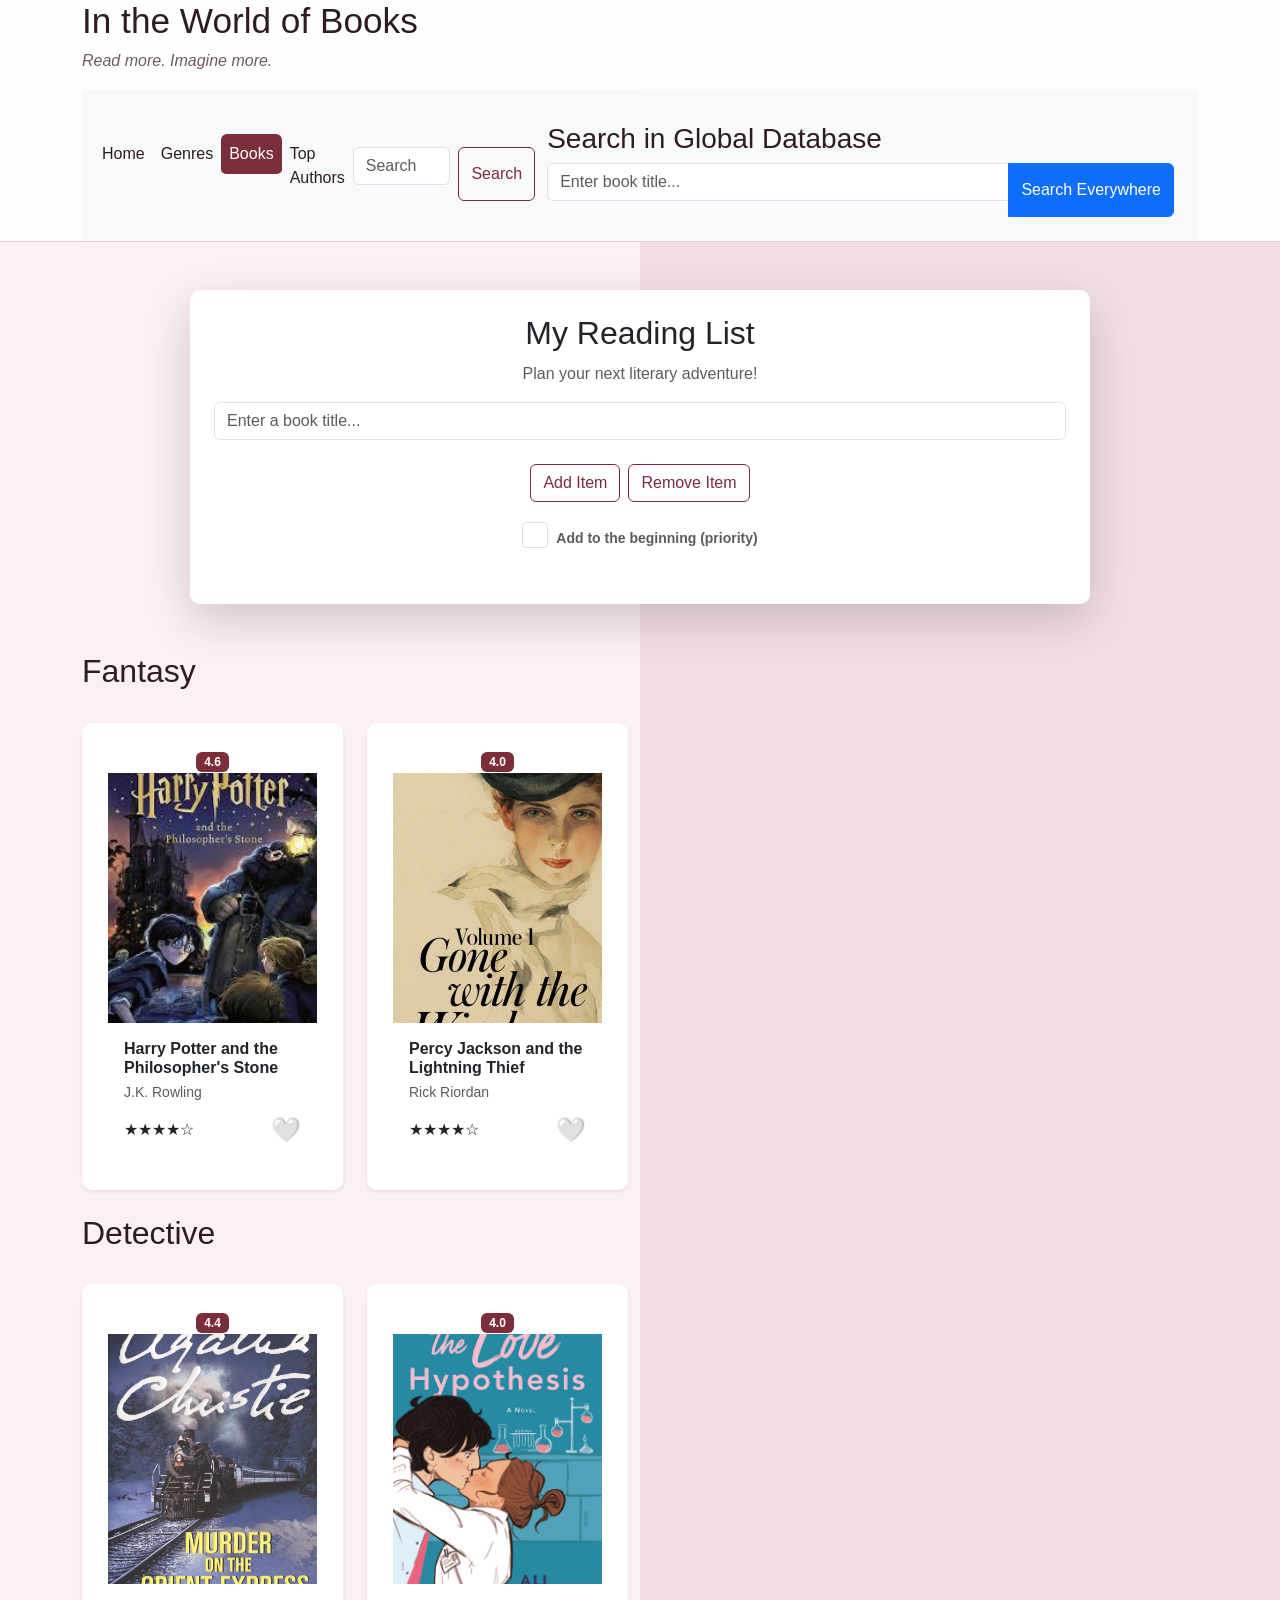
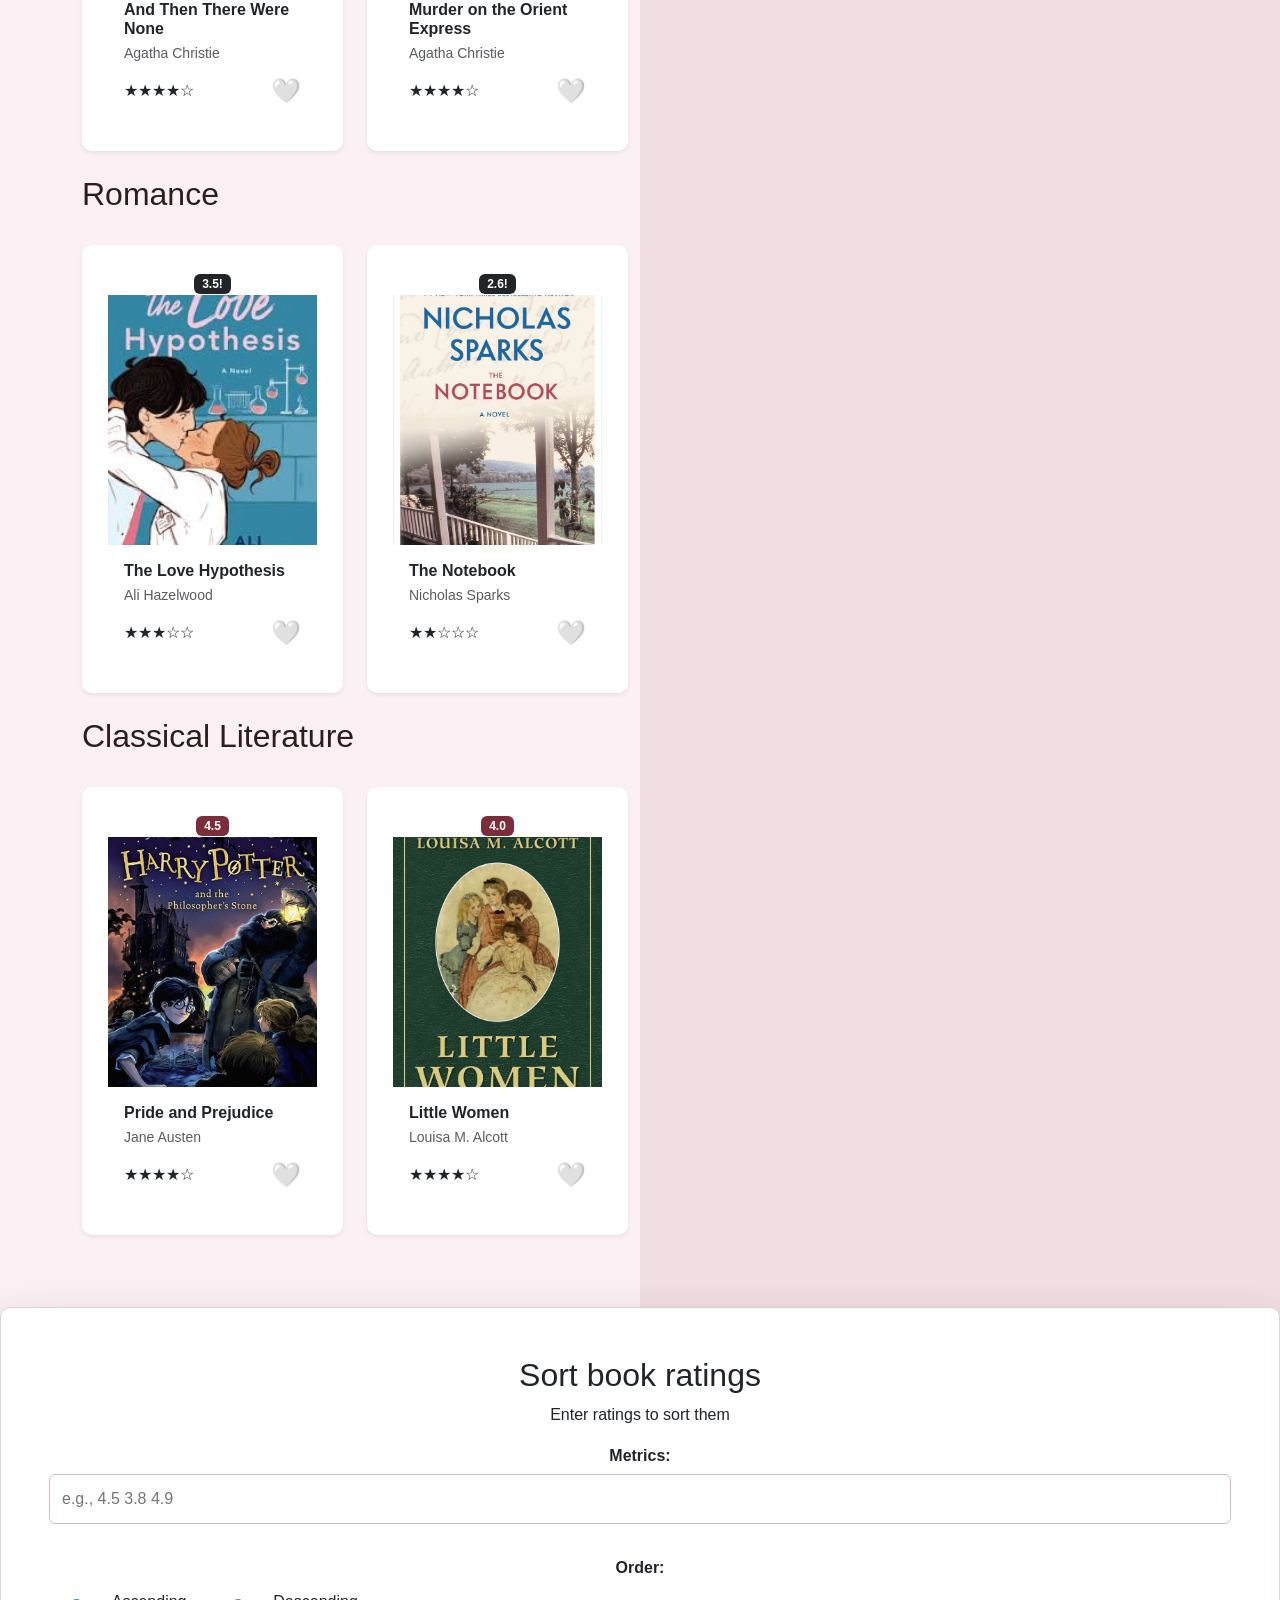
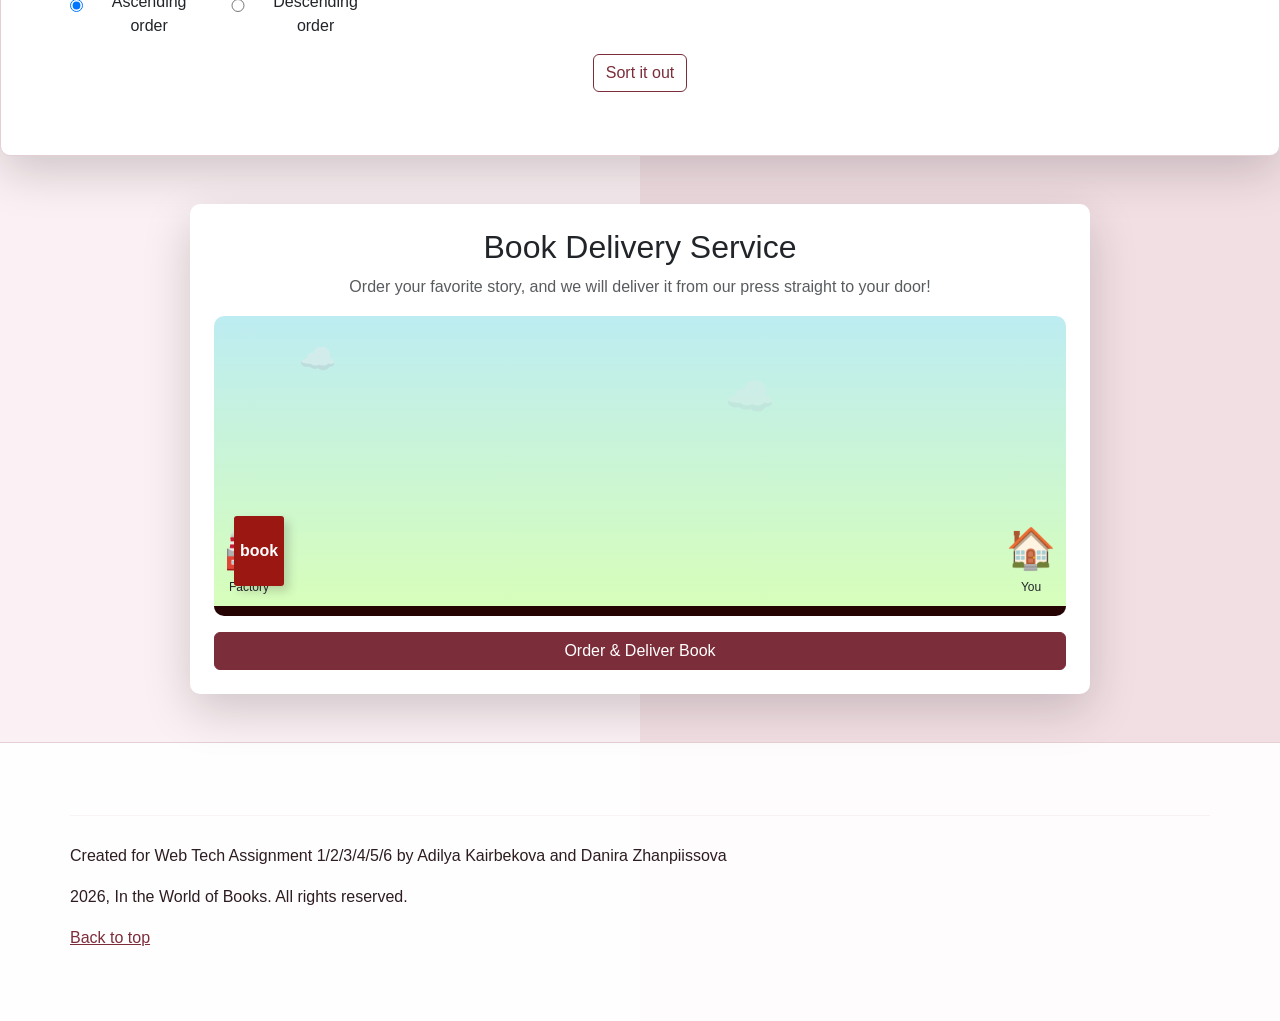
==== books.html @ d9f0a6be "Add files via upload" ====
<!DOCTYPE html>
<html lang="en">
<head>
  <meta charset="utf-8">
  <meta name="viewport" content="width=device-width, initial-scale=1.0">
  <title>Books - In the World of Books</title>
  <link href="https://cdn.jsdelivr.net/npm/bootstrap@5.3.2/dist/css/bootstrap.min.css" rel="stylesheet">
  <link rel="stylesheet" href="style.css">
  <script src="https://code.jquery.com/jquery-3.7.1.min.js"></script>
  <script src="https://ajax.googleapis.com/ajax/libs/jquery/3.7.1/jquery.min.js"></script>
</head>
<body id="top">

  <header class="site-header">
    <div class="container">
      <h1 class="site-title">In the World of Books</h1>
      <p class="site-subtitle"><em>Read more. Imagine more.</em></p>
      <nav class="navbar navbar-expand-sm bg-light navbar-light">
        <div class="container-fluid">
          <ul class="navbar-nav">
            <li class="nav-item"><a class="nav-link" href="index.html">Home</a></li>
            <li class="nav-item"><a class="nav-link" href="genres.html">Genres</a></li>
            <li class="nav-item"><a class="nav-link active" href="books.html">Books</a></li>
            <li class="nav-item"><a class="nav-link" href="authors.html">Top Authors</a></li>
          </ul>
          <form class="d-flex" role="search">
            <input id="api-search-input" class="form-control me-2" type="search" placeholder="Search" aria-label="Search"/>
            <button class="btn btn-outline-danger" type="submit">Search</button>
          </form>
          <div class="search-section container my-4">
    <h3>Search in Global Database</h3>
    <div class="input-group mb-3">
        <input type="text" id="global-search-input" class="form-control" placeholder="Enter book title...">
<button class="btn btn-primary" id="api-search-btn">Search Everywhere</button>
    </div>

    <div id="api-results" class="row row-cols-1 row-cols-md-3 g-4"></div>
</div>
        </div>
      </nav>
    </div>
  </header>
<section class="container card my-5 text-center p-4 border-0 shadow-lg mx-auto" style="max-width: 900px;">
    <h2>My Reading List</h2>
    <p class="text-muted">Plan your next literary adventure!</p>

    <div class="input-group mb-2">
        <input type="text" id="book-input" class="form-control" placeholder="Enter a book title...">
    </div>

    <div class="d-flex gap-2 mb-3 align-items-center justify-content-center">
        <button id="add-btn" class="btn btn-outline-danger">Add Item</button>
        <button id="remove-btn" class="btn btn-outline-danger">Remove Item</button>
    </div>

    <div class="d-flex align-items-center justify-content-center gap-2 mb-3">
        <input class="form-check-input" type="checkbox" id="use-prepend">
        <label class="form-check-label small text-muted" for="use-prepend">
            Add to the beginning (priority)
        </label>
    </div>

    <ul id="reading-list" class="list-group">
        </ul>
</section>

    <main class="container mb-5">

    <h2 class="genre-divider" id="fantasy">Fantasy</h2>
    <div class="row row-cols-1 row-cols-md-2 row-cols-lg-4 g-4">
      <div class="col">
        <div class="card h-100 border-0 shadow-sm">
          <div class="book-cover-wrapper rounded-top text-center">
            <span class="badge bg-danger rating-badge">4.6</span>
            <img src="images/Harry Potter and the Philosopher's Stone.jfif" alt="Harry Potter">
          </div>
          <div class="card-body">
            <h6 class="fw-bold mb-1">Harry Potter and the Philosopher's Stone</h6>
            <p class="small text-muted mb-0">J.K. Rowling</p>
            <div class="d-flex justify-content-between align-items-center mt-2">
                <div class="star-rating">★★★★☆</div>
                <span class="heart-btn" data-id="fantasy-hp1">🤍</span>
            </div>
          </div>
        </div>
      </div>
      <div class="col">
        <div class="card h-100 border-0 shadow-sm">
          <div class="book-cover-wrapper rounded-top text-center">
            <span class="badge bg-danger rating-badge">4.0</span>
            <img src="images/70978477.jpg" alt="Percy Jackson">
          </div>
          <div class="card-body">
            <h6 class="fw-bold mb-1">Percy Jackson and the Lightning Thief</h6>
            <p class="small text-muted mb-0">Rick Riordan</p>
            <div class="d-flex justify-content-between align-items-center mt-2">
                <div class="star-rating">★★★★☆</div>
                <span class="heart-btn" data-id="fantasy-percy1">🤍</span>
            </div>
          </div>
        </div>
      </div>
    </div>

    <h2 class="genre-divider" id="detective">Detective</h2>
    <div class="row row-cols-1 row-cols-md-2 row-cols-lg-4 g-4">
      <div class="col">
        <div class="card h-100 border-0 shadow-sm">
          <div class="book-cover-wrapper rounded-top text-center">
            <span class="badge bg-danger rating-badge">4.4</span>
            <img src="images/018eda52-fa37-7086-a4c0-0325d1d99090.jpg" alt="Agatha Christie">
          </div>
          <div class="card-body">
            <h6 class="fw-bold mb-1">And Then There Were None</h6>
            <p class="small text-muted mb-0">Agatha Christie</p>
            <div class="d-flex justify-content-between align-items-center mt-2">
                <div class="star-rating">★★★★☆</div>
                <span class="heart-btn" data-id="detective-agatha1">🤍</span>
            </div>
          </div>
        </div>
      </div>
      <div class="col">
        <div class="card h-100 border-0 shadow-sm">
          <div class="book-cover-wrapper rounded-top text-center">
            <span class="badge bg-danger rating-badge">4.0</span>
            <img src="images/48188e5f4d6969175cce1b35d485c083.jpg" alt="Agatha Christie">
          </div>
          <div class="card-body">
            <h6 class="fw-bold mb-1">Murder on the Orient Express</h6>
            <p class="small text-muted mb-0">Agatha Christie</p>
            <div class="d-flex justify-content-between align-items-center mt-2">
                <div class="star-rating">★★★★☆</div>
                <span class="heart-btn" data-id="detective-agatha2">🤍</span>
            </div>
          </div>
        </div>
      </div>
    </div>

    <h2 class="genre-divider" id="romance">Romance</h2>
    <div class="row row-cols-1 row-cols-md-2 row-cols-lg-4 g-4">
      <div class="col">
        <div class="card h-100 border-0 shadow-sm">
          <div class="book-cover-wrapper rounded-top text-center">
            <span class="badge bg-dark rating-badge">3.5!</span>
            <img src="images/The Love Hypothesis.jfif" alt="The Love Hypothesis">
          </div>
          <div class="card-body">
            <h6 class="fw-bold mb-1">The Love Hypothesis</h6>
            <p class="small text-muted mb-0">Ali Hazelwood</p>
            <div class="d-flex justify-content-between align-items-center mt-2">
                <div class="star-rating">★★★☆☆</div>
                <span class="heart-btn" data-id="romance-love1">🤍</span>
            </div>
          </div>
        </div>
      </div>
      <div class="col">
        <div class="card h-100 border-0 shadow-sm">
          <div class="book-cover-wrapper rounded-top text-center">
            <span class="badge bg-dark rating-badge">2.6!</span>
            <img src="images/the-notebook.jpg" alt="The Notebook">
          </div>
          <div class="card-body">
            <h6 class="fw-bold mb-1">The Notebook</h6>
            <p class="small text-muted mb-0">Nicholas Sparks</p>
            <div class="d-flex justify-content-between align-items-center mt-2">
                <div class="star-rating">★★☆☆☆</div>
                <span class="heart-btn" data-id="romance-notebook1">🤍</span>
            </div>
          </div>
        </div>
      </div>
    </div>

    <h2 class="genre-divider" id="classic">Classical Literature</h2>
    <div class="row row-cols-1 row-cols-md-2 row-cols-lg-4 g-4">
      <div class="col">
        <div class="card h-100 border-0 shadow-sm">
          <div class="book-cover-wrapper rounded-top text-center">
            <span class="badge bg-danger rating-badge">4.5</span>
            <img src="images/6945733700.jpg" alt="Pride and Prejudice">
          </div>
          <div class="card-body">
            <h6 class="fw-bold mb-1">Pride and Prejudice</h6>
            <p class="small text-muted mb-0">Jane Austen</p>
            <div class="d-flex justify-content-between align-items-center mt-2">
                <div class="star-rating">★★★★☆</div>
                <span class="heart-btn" data-id="classic-pride1">🤍</span>
            </div>
          </div>
        </div>
      </div>
      <div class="col">
        <div class="card h-100 border-0 shadow-sm">
          <div class="book-cover-wrapper rounded-top text-center">
            <span class="badge bg-danger rating-badge">4.0</span>
            <img src="images/little-women-159.jpg" alt="Little Women">
          </div>
          <div class="card-body">
            <h6 class="fw-bold mb-1">Little Women</h6>
            <p class="small text-muted mb-0">Louisa M. Alcott</p>
            <div class="d-flex justify-content-between align-items-center mt-2">
                <div class="star-rating">★★★★☆</div>
                <span class="heart-btn" data-id="classic-women1">🤍</span>
            </div>
          </div>
        </div>
      </div>
    </div>
  </main>


<section class="card my-7 text-center p-5 border-1 shadow-lg mx-auto" style="max-width: 1500px;"> <id="sorting-tool-section" >
    <h2>Sort book ratings</h2>
    <p>Enter ratings to sort them</p>
    <form id="sort-form">
        <label for="number-input">Metrics:</label>
        <input type="text" id="number-input" placeholder="e.g., 4.5 3.8 4.9">
    <div style="margin: 16px 0;">
            <label style="display: block; margin-bottom: 10px;">Order:</label>
            <div style="display: flex; gap: 24px; align-items: center;">
                <label style="display: flex; align-items: center; gap: 8px; font-weight: normal; margin: 0; cursor: pointer;">
                    <input type="radio" name="order" value="asc" checked>
                    <span>Ascending order</span>
                </label>
                <label style="display: flex; align-items: center; gap: 8px; font-weight: normal; margin: 0; cursor: pointer;">
                    <input type="radio" name="order" value="desc">
                    <span>Descending order</span>
                </label>
            </div>
        </div>
        <button type="submit" class="btn btn-outline-danger">Sort it out</button>
    </form>
    
    <div id="sort-result" style="margin-top: 15px; font-weight: bold; color: var(--main);"></div>
    <div id="sort-error" style="margin-top: 8px; color: #9a1712; font-size: 0.95rem;"></div>
</section>



<section class="container card my-5 text-center p-4 border-0 shadow-lg mx-auto" style="max-width: 900px;">
    <h2>Book Delivery Service</h2>
    <p class="text-muted">Order your favorite story, and we will deliver it from our press straight to your door!</p>
    
    <div id="delivery-scene" style="height: 300px; position: relative; background: linear-gradient(to bottom, #bdecf2, #d7feba); border-bottom: 10px solid #260303; overflow: hidden; border-radius: 10px;">
        <div style="position: absolute; top: 20px; left: 10%; font-size: 30px; opacity: 0.5;">☁️</div>
        <div style="position: absolute; top: 50px; left: 60%; font-size: 40px; opacity: 0.3;">☁️</div>
        
        <div style="position: absolute; left: 10px; bottom: 10px; font-size: 40px;">🏭<br><small style="font-size: 12px; display:block;">Factory</small></div>
        
        <div style="position: absolute; right: 10px; bottom: 10px; font-size: 40px;">🏠<br><small style="font-size: 12px; display:block;">You</small></div>

        <div id="flying-book" style="width: 50px; height: 70px; background: #9a1712; color: white; position: absolute; bottom: 20px; left: 20px; border-radius: 3px; display: flex; align-items: center; justify-content: center; font-weight: bold; box-shadow: 5px 5px 10px rgba(54, 46, 46, 0.2); cursor: pointer; z-index: 10;">
            book
        </div>
    </div>
    
    <button id="start-journey" class="btn btn-danger mt-3">Order & Deliver Book</button>
</section>


  <footer class="site-footer py-4 mt-5">
    <div class="container footer-box">
      <hr>
      <address>Created for Web Tech Assignment 1/2/3/4/5/6 by Adilya Kairbekova and Danira Zhanpiissova</address>
      <p>2026, In the World of Books. All rights reserved.</p>
      <p><a href="#top">Back to top</a></p>
    </div>
  </footer>
  <script src="books.js"></script>
</body>
</html>
---- style.css ----
:root {
  --bg-left: #fbf0f3;
  --bg-right: #f2dfe4;
  --white: #ffffff;
  --main: #7b2d3a;
  --main-dark: #5e1f29;
  --soft: #c98f9b;
  --text: #2d1d20;
  --muted: #6e5a5e;
  --line: #e4cfd5;
  --radius-sm: 6px;
  --radius-md: 10px;
  --radius-lg: 14px;
  --shadow-soft: 0 4px 12px rgba(45, 29, 32, 0.05);
}

* {
  box-sizing: border-box;
}

html {
  scroll-behavior: smooth;
}

body {
  margin: 0;
  font-family: Arial, Helvetica, sans-serif;
  color: var(--text);
  background: var(--bg-left); 
}

@media (min-width: 992px) {
  body {
    background: linear-gradient(to right, var(--bg-left) 50%, var(--bg-right) 50%);
  }
}

h1, h2, h3 {
  margin-top: 0;
}

p {
  font-size: 1rem;
  line-height: 1.6;
}
.text-left {text-align: left;}
.text-right {text-align: right;}
.text-center {text-align: center;}
.text-justify {
  text-align: justify;
  hyphens: auto;
}

img {
  max-width: 100%;
  display: block;
}

.spacing-example {
  margin: 30px 0;
  padding: 20px;
  border: 1px dashed var(--soft);
}

.site-header {
  background-color: rgba(255, 255, 255, 0.93);
  border-bottom: 1px solid var(--line);
  position: sticky;
  top: 0;
  z-index: 100;
}

.header-box {
  padding: 18px 0;
}

.site-title {
  margin-bottom: 6px;
  font-size: 2.2rem;
  position: static;
}

.site-subtitle {
  color: var(--muted);
  margin-bottom: 16px;
}

.hero-figure img {
  border-radius: var(--radius-md);
  border: 1px solid var(--line);
}

.hero-figure figcaption {
  color: var(--muted);
  margin-top: 10px;
}

.card {
  background-color: var(--white);
  border: 1px solid var(--line);
  border-radius: var(--radius-md);
  padding: 24px;
  margin: 24px 0;
  box-shadow: var(--shadow-soft);
}

.quote-box blockquote {
  margin: 0;
  font-size: 1.1rem;
  color: var(--main-dark);
}

.quote-box footer {
  margin-top: 12px;
  color: var(--muted);
}

.list-box ul, .list-box ol {
  padding-left: 22px;
}

.list-box li {
  margin-bottom: 10px;
  text-align: justify;
  line-height: 1.7;
}

.table-wrap {
  overflow-x: auto;
}

table {
  width: 100%;
  border-collapse: collapse;
}

th, td {
  border: 1px solid var(--line);
  padding: 14px;
  text-align: left;
}

th {
  background-color: #f7e7eb;
  text-align: center;
  font-family: 'Courier New', monospace;
  font-weight: bold;
}

table td {
  text-align: left;
}

form {
  margin-top: 16px;
}

label {
  display: block;
  margin-bottom: 6px;
  font-weight: bold;
}

input, select {
  width: 100%;
  padding: 12px;
  border: 1px solid #d5bcc3;
  border-radius: var(--radius-sm);
  margin-bottom: 16px;
  font-size: 1rem;
}

.genre-grid,
.book-grid {
  margin-top: 10px;
}

.genre-card,
.book-card {
  background-color: var(--white);
  border: 1px solid var(--line);
  border-radius: var(--radius-md);
  overflow: hidden;
  box-shadow: none;
  position: relative;
}

.genre-card img,
.book-card img {
  width: 100%;
  height: 280px;
  object-fit: cover;
  border-bottom: 1px solid var(--line);
}

.genre-info,
.book-info {
  padding: 16px;
  background-color: #fffdfd;
}

.label {
  position: absolute;
  top: 12px;
  right: 12px;
  background-color: rgba(123, 45, 58, 0.92);
  color: white;
  padding: 7px 11px;
  border-radius: var(--radius-sm);
  font-size: 13px;
}

#schedule {
  border-left: 6px solid var(--main);
}

.small-note {
  color: var(--muted);
  font-size: 0.95rem;
}

.footer-box {
  padding: 20px 0 30px;
}

.site-footer {
  background-color: rgba(255, 255, 255, 0.92);
  border-top: 1px solid var(--line);
  margin-top: 32px;
}

.site-footer a {
  color: var(--main);
}

hr {
  border: none;
  height: 1px;
  background-color: var(--line);
  margin: 28px 0;
}

.cover-note {
  font-size: 0.95em;
}

.big-text {
  font-size: 2rem;
}

.section-left {
  text-align: left;
  margin: 20px 0;
  padding: 15px;
}

.section-right {
  text-align: right;
  margin: 20px 0;
  padding: 15px;
}

.section-center {
  text-align: center;
  margin: 20px 0;
  padding: 15px;
}

.section-justify {
  text-align: justify;
  line-height: 1.8; 
  margin: 20px 0;
  padding: 15px;
}
 
.media-note {
  width: 80%;
}
.profile-card {
  background-color: var(--white);
  border: 1px solid var(--line);
  border-radius: var(--radius-md);
  padding: 24px;
  text-align: center;
  box-shadow: var(--shadow-soft);
  transition: transform 0.3s ease, box-shadow 0.3s ease, border-color 0.3s ease;
}


.profile-card .card-img {
  object-fit: cover;
  margin-bottom: 12px;
  border: 2px solid var(--line);
  transition: transform 0.2s ease, border-color 0.2s ease;
}

.profile-card .card-name {
  margin: 8px 0 6px;
  font-size: 1.15rem;
  color: var(--main);
}

.profile-card .card-desc {
  font-size: 0.92rem;
  color: var(--muted);
  line-height: 1.55;
  margin-bottom: 12px;
}

.best-book {
  display: inline-block;
  background: #f7e7eb;
  color: var(--main-dark);
  padding: 5px 12px;
  border-radius: 20px;
  font-size: 0.85rem;
  font-weight: bold;
  font-family: monospace; 
}


#creator-one {
  border-top: 3px solid var(--soft);
  padding-top: 28px; 
}

#creator-two {
  border-top: 3px solid var(--main);
  padding-top: 28px;
}

#author-rowling {
  border-left: 4px solid var(--main);
  background-color: #fff9fb;
}

#author-christie {
  border-left: 4px solid var(--main-dark);
  background-color: #fdf0f2;
}

#author-king {
  border-left: 4px solid var(--main-dark);
  background-color: #c98993;
}

.profile-card:hover {
  transform: translateY(-8px);
  box-shadow: 0 14px 28px rgba(123, 45, 58, 0.18);
  border-color: var(--main);
}

.profile-card:hover .card-img {
  transform: scale(1.08);
  border-color: var(--main);
}


.authors-grid, .creators-grid {
  margin-top: 16px;
}
  
  blockquote {
  font-family: Georgia, "Times New Roman", serif;
  font-style: italic;
  color: var(--main-dark);
  border-left: 3px solid var(--soft);
  padding-left: 15px;
  margin: 20px 0;
}

:root {
  --bs-danger: #7b2d3a;
  --bs-primary-rgb: 123, 45, 58;
  --bs-link-color: #7b2d3a;
  --bs-link-hover-color: #5e1f29;
}

.btn-outline-danger {
  color: var(--main) !important;
  border-color: var(--main) !important;
}

.btn-outline-danger:hover {
  background-color: var(--main) !important;
  border-color: var(--main) !important;
  color: white !important;
}

.btn-danger {
  background-color: var(--main) !important;
  border-color: var(--main) !important;
}

.navbar .nav-link {
  color: var(--text);
  border-radius: var(--radius-sm);
  transition: all 0.2s;
}
.navbar .nav-link:hover,
.navbar .nav-link.active {
  background-color: var(--main);
  color: white;
}

.card:hover {
  box-shadow: 0 8px 24px rgba(123, 45, 58, 0.15);
  transition: transform 0.2s ease;
}

.badge.bg-danger {
  background-color: var(--main) !important; 
}

.author-card img, 
.card img.img-fluid.rounded-start {
  width: 100% !important;
  height: 200px !important; 
  object-fit: cover !important;
  transition: transform 0.3s ease;
}

.author-card, 
.card.h-100 {
  overflow: hidden;
  height: auto !important;
}

.author-card:hover img, 
.card:hover img.img-fluid.rounded-start {
  transform: scale(1.05);
}

.author-card:hover, 
.card:hover {
  border-color: var(--main) !important;
}




.navbar-nav .nav-link:hover {
  transform: scale(1.1); 
  color: #fff !important;
  text-decoration: none;
}

.navbar-nav .nav-link.active {
  border-bottom: 2px solid white;
}

.card img {
    width: 100% !important;
    height: 250px !important; 
    object-fit: cover !important;
    transition: transform 0.3s ease !important;
    }

.card.h-100 {
    overflow: hidden; 
    height: auto !important;
    transition: border-color 0.3s ease, box-shadow 0.3s ease;
    border: 2px solid transparent !important; 
    
}

.card:hover img {
    transform: scale(1.1);
}

.card:hover {
    border-color: var(--main) !important; 
    box-shadow: 0 10px 20px rgba(0,0,0,0.1) !important;
}





.heart-btn {
    cursor: pointer;
    font-size: 1.5rem;
    transition: transform 0.2s ease, color 0.2s ease;
    user-select: none;
}

.heart-btn:hover {
    transform: scale(1.2);
}

.heart-btn.active {
    color: #e63946;
}


.col {
    transition: opacity 0.5s ease, transform 0.5s ease;
    opacity: 1;
}



.modal-overlay {
    position: fixed;
    top: 0; left: 0;
    width: 100%; height: 100%;
    background: rgba(0, 0, 0, 0.8);
    display: none; 
    align-items: center;
    justify-content: center;
    z-index: 2000;
    opacity: 0;
    transition: opacity 0.3s ease;
}


.modal-content {
    background: white;
    padding: 2rem;
    border-radius: 15px;
    max-width: 450px;
    transform: scale(0.8); 
    transition: transform 0.3s cubic-bezier(0.34, 1.56, 0.64, 1);
}


.modal-overlay.active {
    display: flex;
    opacity: 1;
}

.modal-overlay.active .modal-content {
    transform: scale(1); 
}

.close-modal {
    position: absolute;
    top: 10px; right: 20px;
    font-size: 2rem;
    cursor: pointer;
    color: #7b2d3a;
}

.heart-btn {
    cursor: pointer;
    font-size: 1.5rem;
    transition: transform 0.2s ease;
    user-select: none;
}

.heart-btn.active {
    color: red;
    transform: scale(1.2);
}








/* Контейнер для картинок из API */
.api-img-wrapper {
    height: 180px; /* Фиксированная высота для всех обложек */
    display: flex;
    align-items: center;
    justify-content: center;
    background: #f8f9fa;
    padding: 10px;
    overflow: hidden;
}

.api-img-wrapper img {
    max-height: 100%;
    width: auto;
    transition: transform 0.3s ease;
}

/* Сама карточка API */
.api-card {
    border: none !important;
    border-radius: 15px;
    overflow: hidden;
    transition: y 0.3s ease;
}

.api-card:hover {
    transform: translateY(-5px);
}

.api-card .card-title {
    font-size: 0.95rem;
    height: 2.4em; /* Ограничиваем высоту заголовка (2 строки) */
    overflow: hidden;
}

.api-card .card-text {
    font-size: 0.85rem;
    color: #666;
}
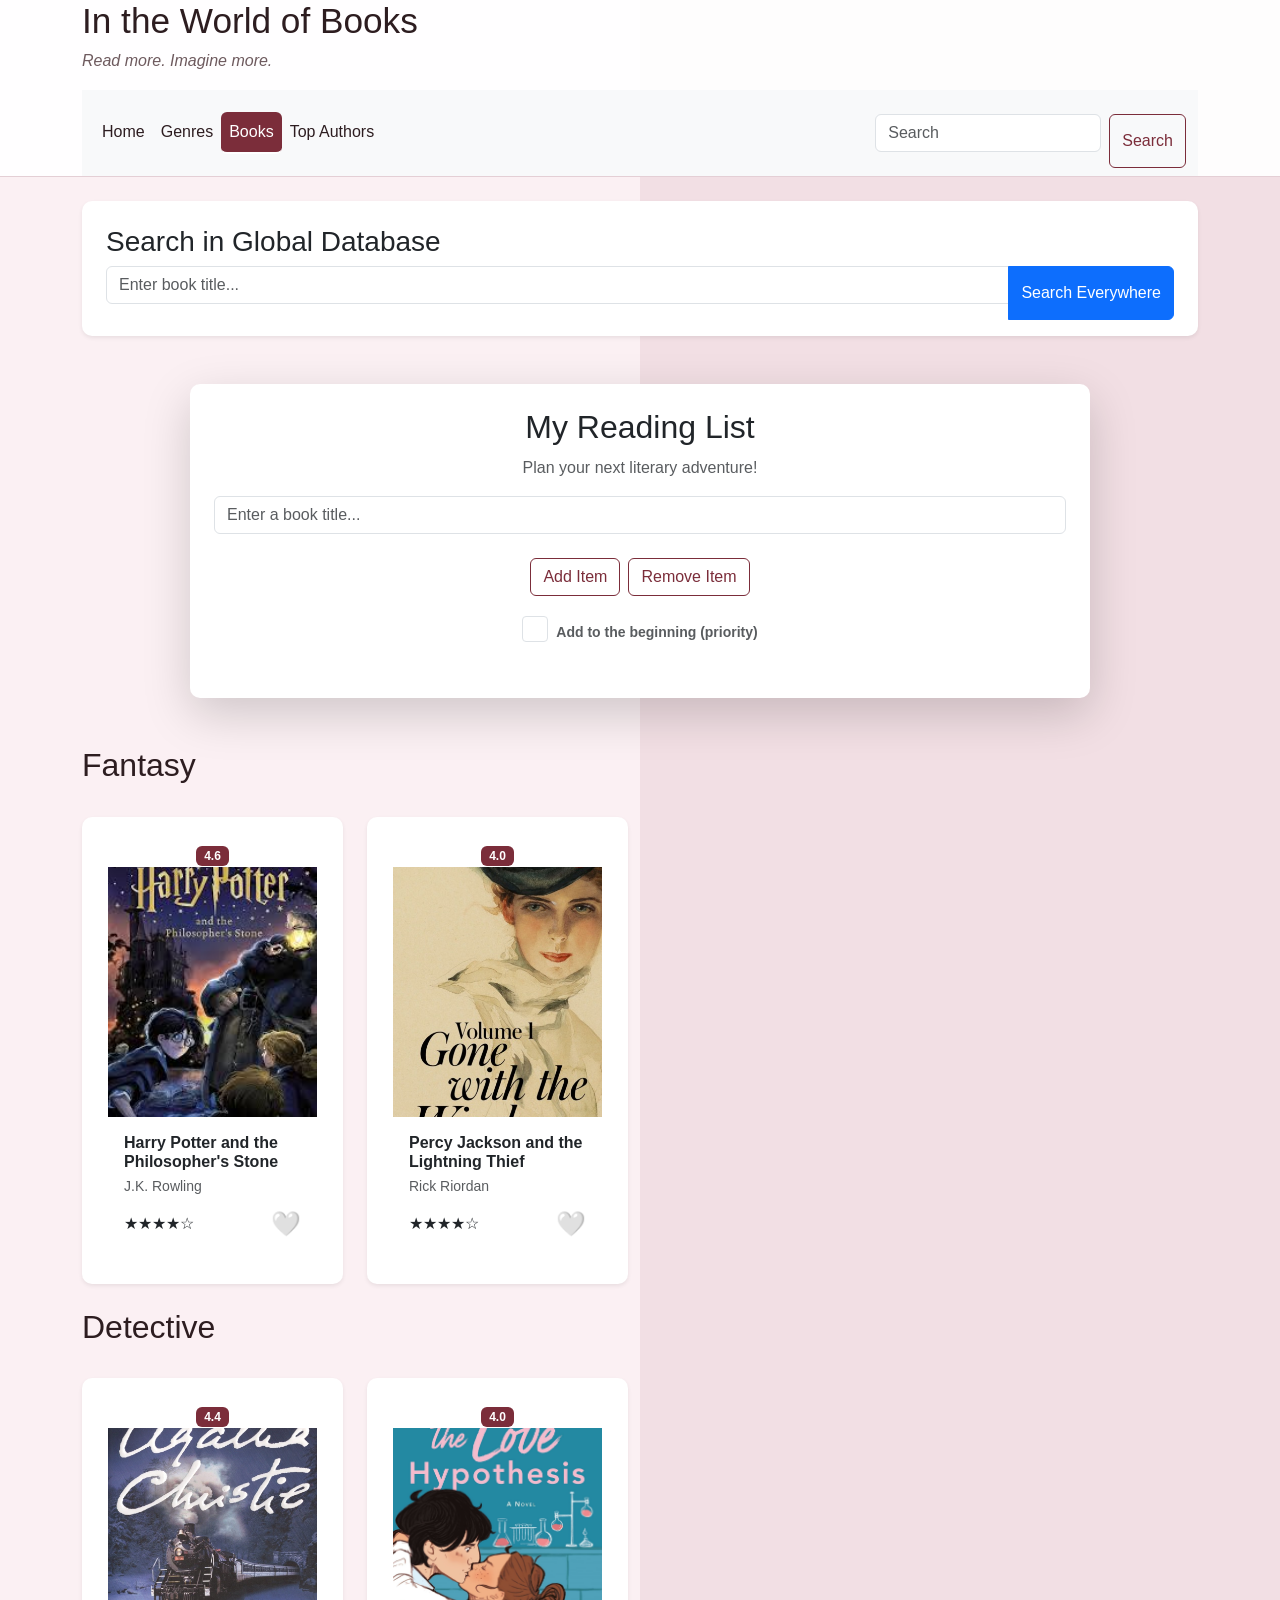
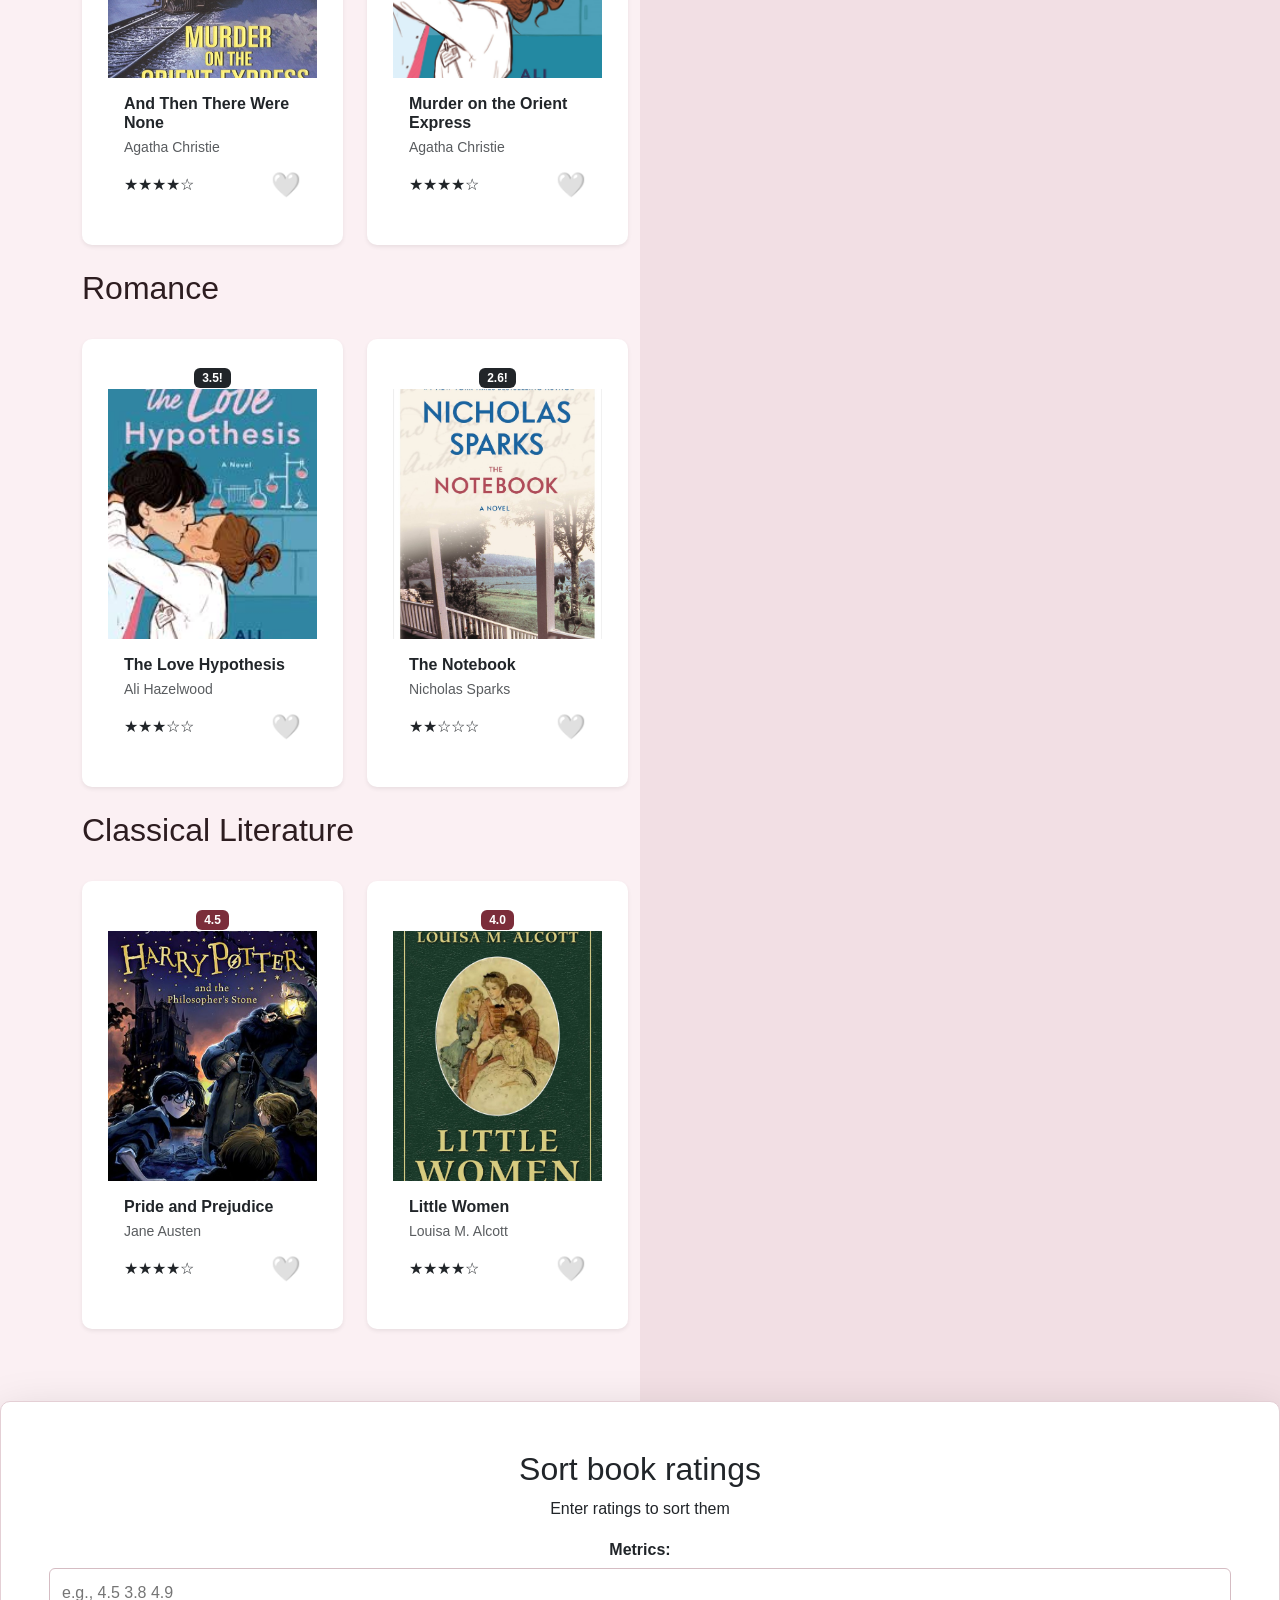
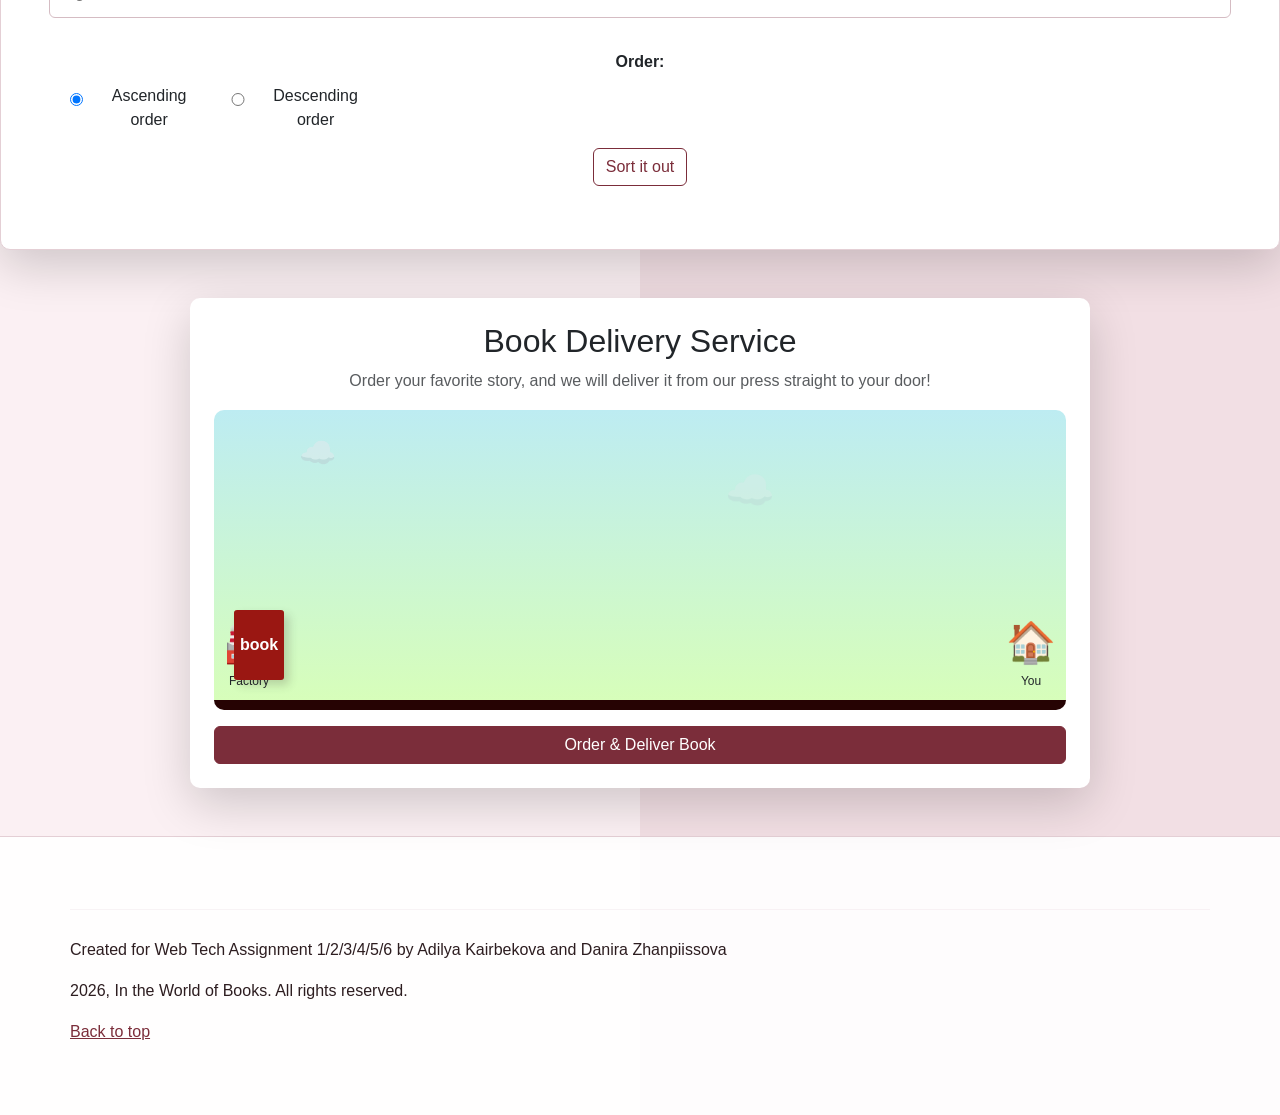
==== commit c59362ea: "Add files via upload" ====
--- a/books.html
+++ b/books.html
@@ -27,19 +27,20 @@
             <input id="api-search-input" class="form-control me-2" type="search" placeholder="Search" aria-label="Search"/>
             <button class="btn btn-outline-danger" type="submit">Search</button>
           </form>
-          <div class="search-section container my-4">
-    <h3>Search in Global Database</h3>
-    <div class="input-group mb-3">
-        <input type="text" id="global-search-input" class="form-control" placeholder="Enter book title...">
-<button class="btn btn-primary" id="api-search-btn">Search Everywhere</button>
-    </div>
-
-    <div id="api-results" class="row row-cols-1 row-cols-md-3 g-4"></div>
+        </div>
+      </nav>
+    </div>
+  </header>
+  <div class="search-section container my-4">
+    <div class="card p-4 shadow-sm border-0">
+        <h3>Search in Global Database</h3>
+        <div class="input-group mb-3">
+            <input type="text" id="global-search-input" class="form-control" placeholder="Enter book title...">
+            <button class="btn btn-primary" id="api-search-btn">Search Everywhere</button>
+        </div>
+        <div id="api-results" class="row row-cols-1 row-cols-md-3 g-4"></div>
+    </div>
 </div>
-        </div>
-      </nav>
-    </div>
-  </header>
 <section class="container card my-5 text-center p-4 border-0 shadow-lg mx-auto" style="max-width: 900px;">
     <h2>My Reading List</h2>
     <p class="text-muted">Plan your next literary adventure!</p>
